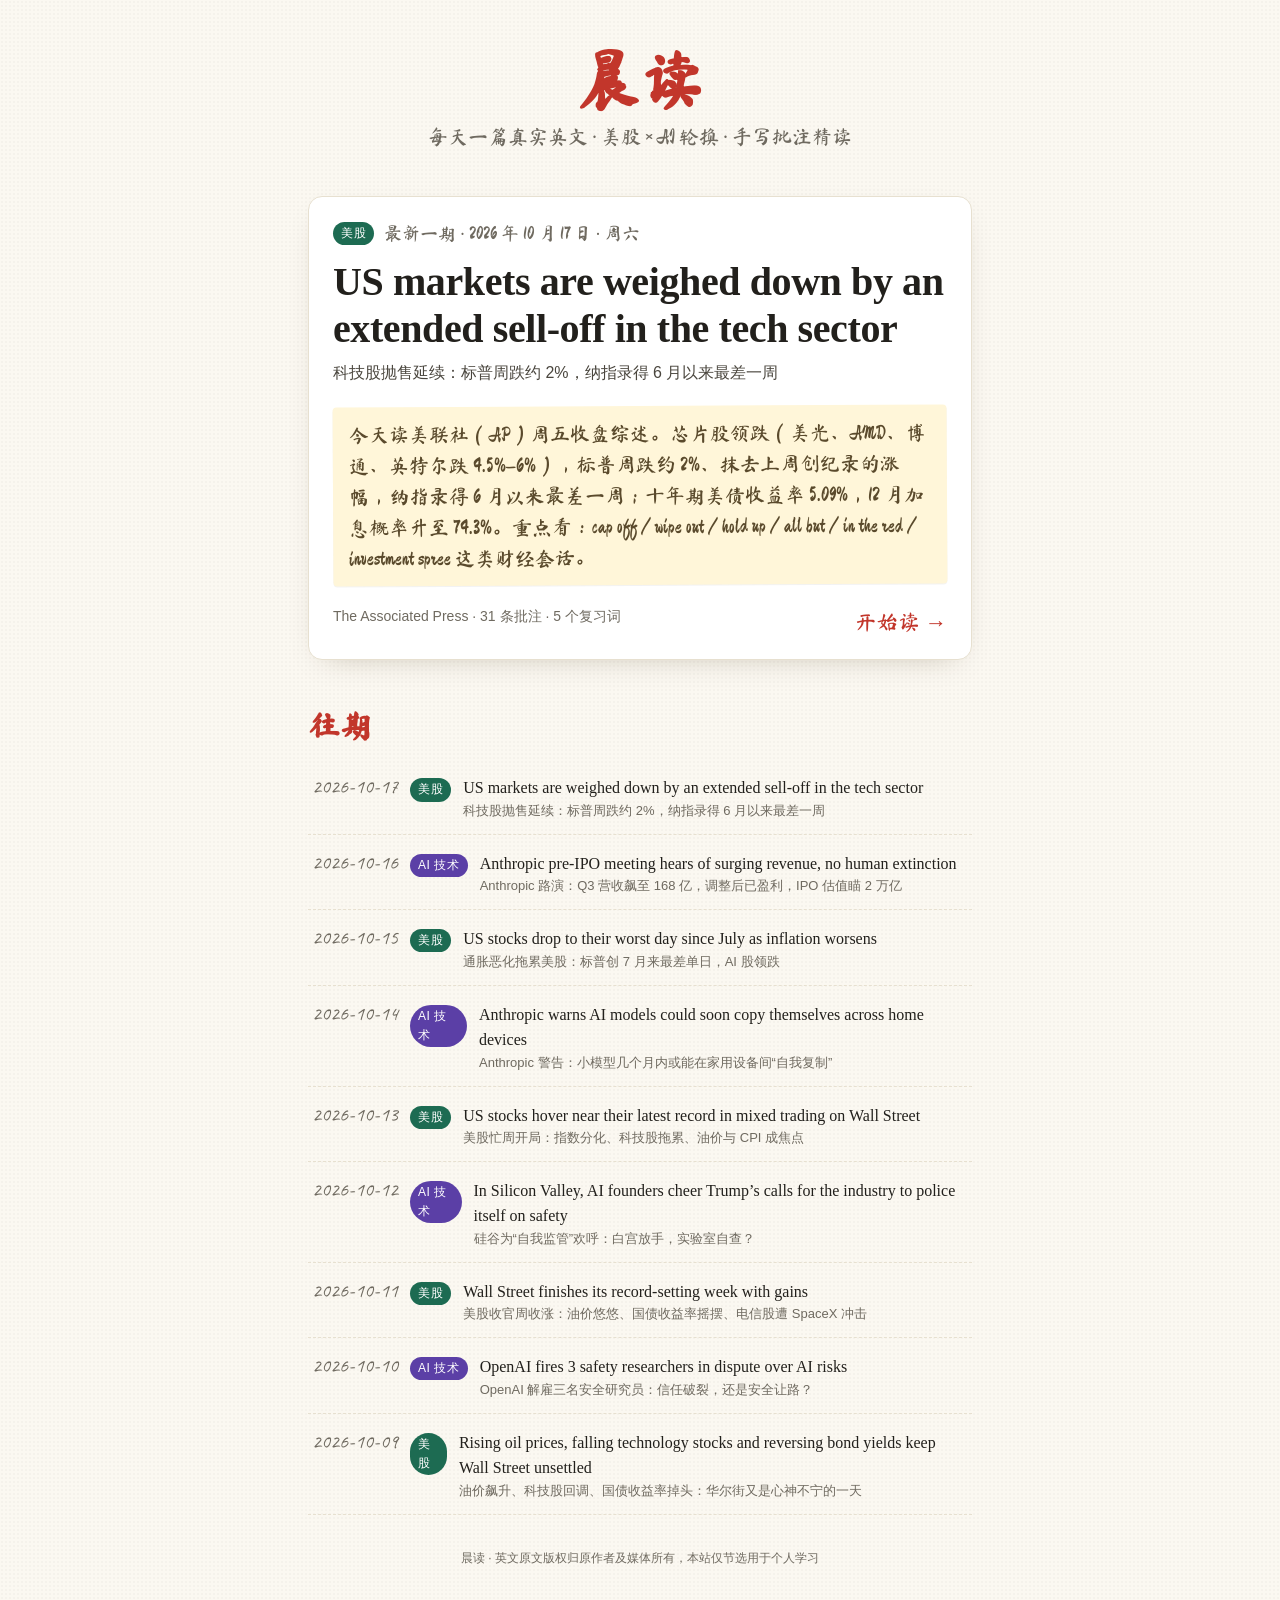
==== index.html @ e12ca50f "issue 2026-10-17" ====
<!doctype html>
<html lang="zh-CN">
<head>
<meta charset="utf-8">
<meta name="viewport" content="width=device-width, initial-scale=1">
<title>晨读 · 每日英文精读</title>
<meta name="description" content="每天一篇真实英文 · 美股 × AI 轮换 · 手写批注精读">
<link rel="icon" href="data:image/svg+xml,%3Csvg xmlns='http://www.w3.org/2000/svg' viewBox='0 0 100 100'%3E%3Ctext y='.9em' font-size='90'%3E%F0%9F%93%96%3C/text%3E%3C/svg%3E">
<style>
@font-face{font-family:"Caveat";src:url("assets/fonts/caveat.woff2?v=377429c706") format("woff2");font-display:swap;font-weight:400 700}
@font-face{font-family:"ZhHand";src:url("assets/fonts/zh-hand-index.woff2?v=8a45698fd7") format("woff2");font-display:swap}
</style>
<link rel="stylesheet" href="assets/style.css?v=9d7e48b137">
</head>
<body class="home">
<header class="masthead"><h1 class="brand hand-zh">晨读</h1><p class="tag hand-zh">每天一篇真实英文 · 美股 × AI 轮换 · 手写批注精读</p></header>
<main class="home-main">
<a class="hero" href="issues/2026-10-17/">
<div class="kicker"><span class="topic t-stocks">美股</span><span class="hand-zh">最新一期 · 2026 年 10 月 17 日 · 周六</span></div>
<h2 class="title">US markets are weighed down by an extended sell-off in the tech sector</h2>
<p class="zh-title">科技股抛售延续：标普周跌约 2%，纳指录得 6 月以来最差一周</p>
<p class="lead hand-zh">今天读美联社（AP）周五收盘综述。芯片股领跌（美光、AMD、博通、英特尔跌 4.5%–6%），标普周跌约 2%、抹去上周创纪录的涨幅，纳指录得 6 月以来最差一周；十年期美债收益率 5.09%，12 月加息概率升至 74.3%。重点看：cap off / wipe out / hold up / all but / in the red / investment spree 这类财经套话。</p>
<p class="byline">The Associated Press · 31 条批注 · 5 个复习词 <span class="go hand-zh">开始读 →</span></p>
</a>
<section class="archive"><h2 class="hand-zh">往期</h2><ul><li><a href="issues/2026-10-17/"><span class="d">2026-10-17</span><span class="topic t-stocks">美股</span><span class="t">US markets are weighed down by an extended sell-off in the tech sector<small>科技股抛售延续：标普周跌约 2%，纳指录得 6 月以来最差一周</small></span></a></li><li><a href="issues/2026-10-16/"><span class="d">2026-10-16</span><span class="topic t-ai">AI 技术</span><span class="t">Anthropic pre-IPO meeting hears of surging revenue, no human extinction<small>Anthropic 路演：Q3 营收飙至 168 亿，调整后已盈利，IPO 估值瞄 2 万亿</small></span></a></li><li><a href="issues/2026-10-15/"><span class="d">2026-10-15</span><span class="topic t-stocks">美股</span><span class="t">US stocks drop to their worst day since July as inflation worsens<small>通胀恶化拖累美股：标普创 7 月来最差单日，AI 股领跌</small></span></a></li><li><a href="issues/2026-10-14/"><span class="d">2026-10-14</span><span class="topic t-ai">AI 技术</span><span class="t">Anthropic warns AI models could soon copy themselves across home devices<small>Anthropic 警告：小模型几个月内或能在家用设备间“自我复制”</small></span></a></li><li><a href="issues/2026-10-13/"><span class="d">2026-10-13</span><span class="topic t-stocks">美股</span><span class="t">US stocks hover near their latest record in mixed trading on Wall Street<small>美股忙周开局：指数分化、科技股拖累、油价与 CPI 成焦点</small></span></a></li><li><a href="issues/2026-10-12/"><span class="d">2026-10-12</span><span class="topic t-ai">AI 技术</span><span class="t">In Silicon Valley, AI founders cheer Trump’s calls for the industry to police itself on safety<small>硅谷为“自我监管”欢呼：白宫放手，实验室自查？</small></span></a></li><li><a href="issues/2026-10-11/"><span class="d">2026-10-11</span><span class="topic t-stocks">美股</span><span class="t">Wall Street finishes its record-setting week with gains<small>美股收官周收涨：油价悠悠、国债收益率摇摆、电信股遭 SpaceX 冲击</small></span></a></li><li><a href="issues/2026-10-10/"><span class="d">2026-10-10</span><span class="topic t-ai">AI 技术</span><span class="t">OpenAI fires 3 safety researchers in dispute over AI risks<small>OpenAI 解雇三名安全研究员：信任破裂，还是安全让路？</small></span></a></li><li><a href="issues/2026-10-09/"><span class="d">2026-10-09</span><span class="topic t-stocks">美股</span><span class="t">Rising oil prices, falling technology stocks and reversing bond yields keep Wall Street unsettled<small>油价飙升、科技股回调、国债收益率掉头：华尔街又是心神不宁的一天</small></span></a></li></ul></section>
</main>
<footer class="foot">晨读 · 英文原文版权归原作者及媒体所有，本站仅节选用于个人学习</footer>
</body>
</html>
---- assets/style.css ----
:root{
  --paper:#fbf8f1; --ink:#22201c; --muted:#6f6a60; --rule:#e7e0d0;
  --vocab:#1f5fbf; --grammar:#c2362b; --idiom:#2f8a3e;
  --vocab-bg:rgba(31,95,191,.10); --grammar-bg:rgba(194,54,43,.09); --idiom-bg:rgba(118,200,90,.28);
  --user:#b35a00; --user-bg:rgba(255,170,40,.13); --user-hl:rgba(255,190,70,.40); --user-hl-on:rgba(255,160,30,.62);
  --hand-en:"Caveat","Segoe Print","Bradley Hand",cursive;
  --hand-zh:"ZhHand","Kaiti SC","STKaiti","KaiTi","楷体",cursive;
  --serif:Georgia,"Iowan Old Style","Times New Roman",serif;
  --sans:-apple-system,BlinkMacSystemFont,"PingFang SC","Hiragino Sans GB","Microsoft YaHei","Noto Sans CJK SC",sans-serif;
}
*{box-sizing:border-box}
html{-webkit-text-size-adjust:100%}
body{margin:0;background:var(--paper);color:var(--ink);font-family:var(--sans);line-height:1.6;
  background-image:radial-gradient(rgba(0,0,0,.025) 1px,transparent 1px);background-size:4px 4px}
a{color:inherit}
.hand{font-family:var(--hand-en),var(--hand-zh)}
.hand-zh{font-family:var(--hand-zh)}
button{font:inherit;cursor:pointer}

/* header */
.top{max-width:1240px;margin:0 auto;padding:18px 24px;display:flex;justify-content:space-between;align-items:baseline;border-bottom:1px dashed var(--rule)}
.brand{font-size:30px;text-decoration:none;color:var(--grammar)}
.date{color:var(--muted);font-size:14px}

.meta-wrap{max-width:40rem;margin:0 auto;padding:0 20px}
.kicker{margin-top:32px;font-size:18px;color:var(--muted);display:flex;gap:10px;align-items:center}
.topic{font-family:var(--sans);font-size:12px;padding:2px 8px;border-radius:99px;color:#fff;background:#8a6d3b;letter-spacing:.05em}
.topic.t-stocks{background:#1d6b52}.topic.t-ai{background:#5b3fa6}
.title{font-family:var(--serif);font-size:clamp(26px,4.2vw,40px);line-height:1.18;margin:10px 0 8px;letter-spacing:-.01em}
.zh-title{margin:0 0 6px;color:#4a463e;font-size:16px}
.byline{color:var(--muted);font-size:14px;margin:6px 0 14px}
.lead{font-size:20px;line-height:1.55;color:#5a4a2c;background:#fff6d9;padding:12px 16px;border-radius:4px;transform:rotate(-.3deg);box-shadow:0 1px 0 rgba(0,0,0,.05)}
.legend{display:flex;flex-wrap:wrap;gap:10px;align-items:center;font-size:13px;margin:18px 0 6px;color:var(--muted)}
.lg{padding:0 4px}
.lg.t-vocab{border-bottom:2px wavy var(--vocab)}
.lg.t-grammar{border-bottom:2px solid var(--grammar)}
.lg.t-idiom{background:var(--idiom-bg)}
.toggle{border:1px solid var(--rule);background:#fff;border-radius:99px;padding:2px 10px;font-size:12px;color:var(--ink)}
.mhint{display:none;font-family:var(--sans);font-size:16px;color:var(--grammar)}
.lg.t-user{background:var(--user-hl);border-radius:2px}
.uhint{font-family:var(--sans);font-size:16px;color:var(--user)}

/* article grid: note | text | note */
.article{max-width:1240px;margin:8px auto 0;padding:0 20px}
.row{display:grid;grid-template-columns:minmax(0,1fr) minmax(0,40rem) minmax(0,1fr);grid-template-areas:"l t r";column-gap:34px;align-items:start}
.para{grid-area:t;font-family:var(--serif);font-size:20px;line-height:1.85;margin:0 0 1.15em;hyphens:manual}
.side{display:flex;flex-direction:column;gap:12px;padding-top:4px}
.side.left{grid-area:l;align-items:flex-end}
.side.right{grid-area:r;align-items:flex-start}
.gap{text-align:center;color:var(--muted);font-family:var(--serif);letter-spacing:.3em;margin:0 0 1.1em}

mark.hl{background:none;color:inherit;cursor:pointer;padding:0 1px;border-radius:2px;transition:background .15s}
mark.hl sup{font-family:var(--sans);font-size:15px;font-weight:700;margin-left:1px;line-height:0}
mark.t-vocab{text-decoration:underline wavy var(--vocab);text-decoration-thickness:1.5px;text-underline-offset:5px}
mark.t-vocab sup{color:var(--vocab)}
mark.t-grammar{text-decoration:underline solid var(--grammar);text-decoration-thickness:2px;text-underline-offset:5px}
mark.t-grammar sup{color:var(--grammar)}
mark.t-idiom{background:linear-gradient(transparent 52%,var(--idiom-bg) 52%,var(--idiom-bg) 92%,transparent 92%)}
mark.t-idiom sup{color:var(--idiom)}
mark.hl.active.t-vocab{background:var(--vocab-bg)}
mark.hl.active.t-grammar{background:var(--grammar-bg)}
mark.hl.active.t-idiom{background:var(--idiom-bg)}

.note{position:relative;max-width:300px;width:100%;font-family:var(--serif);font-size:17px;line-height:1.45;
  color:var(--c);transform:rotate(var(--tilt,0deg));padding:4px 6px 6px 30px;border-radius:3px;transition:background .15s,transform .15s}
.note.t-vocab{--c:var(--vocab);--bg:var(--vocab-bg)}
.note.t-grammar{--c:var(--grammar);--bg:var(--grammar-bg)}
.note.t-idiom{--c:var(--idiom);--bg:rgba(47,138,62,.10)}
.note .num{position:absolute;left:2px;top:4px;width:22px;height:22px;border:1.6px solid var(--c);border-radius:50%;
  font-family:var(--serif);font-size:17px;font-weight:700;display:flex;align-items:center;justify-content:center;line-height:1}
.note .tag{font-family:var(--serif);font-size:10px;letter-spacing:.08em;opacity:.75;border:1px solid currentColor;border-radius:3px;padding:0 4px;margin-right:6px;vertical-align:2px}
.note .nh{display:inline;font-family:var(--serif);font-size:23px;font-weight:700;line-height:1.1}
.note .nz{margin-top:2px;color:#2f2b25;opacity:.92}
.note .nz b{color:var(--c)}
.note.active{background:var(--bg);transform:rotate(0deg) scale(1.02)}
.side.left .note{text-align:left}

/* reader's own notes */
.un-hl{background:var(--user-hl);border-radius:2px;cursor:pointer;box-decoration-break:clone;-webkit-box-decoration-break:clone;transition:background .15s}
.un-hl.active{background:var(--user-hl-on)}
.un-hl.pending{background:rgba(255,190,70,.28);outline:1.5px dashed var(--user);outline-offset:1px}
sup.un-sup,mark.hl sup.un-sup{font-family:var(--sans);font-size:12px;font-weight:700;color:var(--user);cursor:pointer;margin-left:1px;line-height:0;padding:0 1px}
.note.t-user{--c:var(--user);--bg:var(--user-bg)}
.note.t-user .nq{font-size:19px;font-weight:600;color:#6b4a1c}
.note.t-user .nz{white-space:pre-wrap;overflow-wrap:anywhere}
.un-acts{display:flex;gap:4px;margin-top:4px;font-family:var(--sans)}
.un-act{border:none;background:none;color:var(--c);font-size:12px;padding:2px 6px;border-radius:99px;opacity:.75}
.un-act:hover,.un-act:focus-visible{opacity:1;background:var(--bg)}
.un-fab{position:absolute;z-index:50;border:none;border-radius:99px;background:var(--user);color:#fff;font-size:14px;padding:7px 14px;
  box-shadow:0 6px 18px -6px rgba(90,45,0,.55);white-space:nowrap;-webkit-user-select:none;user-select:none;touch-action:manipulation}
.un-fab.bar{position:fixed;left:50%;top:auto;bottom:calc(16px + env(safe-area-inset-bottom,0px));transform:translateX(-50%);
  font-size:16px;padding:11px 22px;box-shadow:0 8px 24px -6px rgba(90,45,0,.6),0 0 0 3px rgba(255,255,255,.85)}
.un-editor{position:absolute;z-index:60;background:#fffdf6;border:1px solid #ecd9b8;border-radius:12px;padding:10px 12px 10px;
  box-shadow:0 14px 34px -14px rgba(60,35,5,.45)}
.ue-h{font-family:var(--sans);font-size:18px;color:var(--user);line-height:1.2}
.ue-q{font-family:var(--serif);font-style:italic;font-size:14px;line-height:1.45;color:var(--muted);border-left:3px solid var(--user-hl-on);
  padding-left:8px;margin:4px 0 8px;max-height:4.4em;overflow:hidden}
.un-editor textarea{display:block;width:100%;min-height:76px;resize:vertical;font:16px/1.5 var(--sans);color:var(--ink);background:#fff;
  border:1px solid var(--rule);border-radius:8px;padding:8px 10px}
.un-editor textarea:focus{outline:2px solid var(--user-hl-on);outline-offset:0;border-color:transparent}
.ue-bar{display:flex;gap:8px;align-items:center;margin-top:8px}
.ue-sp{flex:1}
.ue-bar button{border:1px solid var(--rule);background:#fff;border-radius:99px;padding:5px 14px;font-size:14px;color:var(--ink)}
.ue-bar .ue-save{background:var(--user);border-color:var(--user);color:#fff}
.ue-bar .ue-save:disabled{opacity:.45;cursor:default}
.ue-bar .ue-del{color:var(--grammar);border-color:transparent;padding-left:4px;padding-right:4px}
.un-toast{position:fixed;z-index:70;left:50%;bottom:24px;transform:translateX(-50%);background:#2b2620;color:#fff;font-size:14px;
  padding:8px 16px;border-radius:99px;display:flex;gap:14px;align-items:center;box-shadow:0 8px 22px -8px rgba(0,0,0,.5);max-width:calc(100vw - 32px)}
.un-toast button{border:none;background:none;color:#ffc46b;font-weight:600;padding:0}
[hidden]{display:none!important}
.mn-empty{color:var(--muted);font-size:15px;background:#fff;border:1px dashed #e4cfa6;border-radius:10px;padding:14px 16px;margin:0}
.mn-list{padding-left:1.4em;margin:0}
.mn-item{margin-bottom:12px;padding:10px 14px;background:#fff;border:1px solid var(--rule);border-left:3px solid var(--user-hl-on);border-radius:10px;--c:var(--user);--bg:var(--user-bg)}
.mn-q{display:block;border:none;background:none;padding:0;text-align:left;font-family:var(--serif);font-style:italic;font-size:16px;color:#6b4a1c}
.mn-q:not(:disabled):hover{text-decoration:underline dotted}
.mn-q:disabled{cursor:default;opacity:.7}
.mn-lost{font-size:12px;color:var(--grammar)}
.mn-t{white-space:pre-wrap;overflow-wrap:anywhere;font-size:15px;margin-top:4px}
.mn-item .un-acts{margin-left:-6px}
.mn-bar{display:flex;flex-wrap:wrap;gap:8px;margin-top:6px}
.mn-bar .toggle{font-size:14px;padding:5px 14px}

/* bottom */
.credit{font-size:13px;color:var(--muted);border-top:1px dashed var(--rule);padding-top:12px;margin-top:6px}
.bottom{max-width:46rem;margin:0 auto;padding:0 20px 30px}
.block{margin-top:36px}
.block h2{font-size:32px;margin:0 0 10px;color:var(--grammar);font-weight:700;font-family:var(--hand-zh)}
.hint{color:var(--muted);font-size:14px;margin:0 0 10px}
.player{background:#fff;border:1px solid var(--rule);border-radius:10px;padding:10px 14px;margin-bottom:10px}
.pl{font-size:15px;margin-bottom:6px}.pl small{color:var(--muted)}
audio{width:100%}
.tw{overflow-x:auto}
table.words{width:100%;border-collapse:collapse;background:#fff;border:1px solid var(--rule);border-radius:10px;font-size:15px}
.words td{padding:10px 12px;border-bottom:1px solid #f0ebdf;vertical-align:top}
.words tr:last-child td{border-bottom:none}
.words .w{white-space:nowrap}.words .w b{font-family:var(--serif);font-size:17px}
.ipa{color:var(--muted);font-size:13px;margin-left:30px}
.words .zh{min-width:9em}
.words .ex{font-family:var(--serif);font-style:italic;color:#3d3a33}
.say{border:none;background:none;padding:0 6px 0 0;font-size:15px;opacity:.7}
.say:hover{opacity:1}
.patterns{padding-left:1.4em;margin:0}
.patterns li{margin-bottom:18px;padding:12px 14px;background:#fff;border:1px solid var(--rule);border-radius:10px}
.pat{font-family:var(--serif);font-weight:700;font-size:17px}
.pat span{font-family:var(--sans);font-weight:400;font-size:14px;color:var(--muted);margin-left:6px}
.from{font-size:14px;color:var(--muted);margin:4px 0;font-family:var(--serif)}
.model{font-family:var(--serif);font-size:17px;color:var(--vocab)}
.modelzh{font-size:14px;color:#4a463e}
.podcast{display:block;text-decoration:none;background:#1e1b2e;color:#f4f0ff;border-radius:12px;padding:16px 18px}
.ps{font-size:13px;opacity:.7}.pt{font-family:var(--serif);font-size:20px;margin:4px 0}.pz{font-size:14px;opacity:.85}
.pn{display:flex;justify-content:space-between;margin-top:36px;font-size:14px}
.pn a{color:var(--muted)}
.foot{text-align:center;color:var(--muted);font-size:12px;padding:24px 16px 40px}

/* home */
.masthead{text-align:center;padding:48px 20px 10px}
.masthead .brand{font-size:64px;margin:0;line-height:1}
.masthead .tag{font-size:20px;color:var(--muted);margin:8px 0 0}
.home-main{max-width:44rem;margin:0 auto;padding:10px 20px}
.hero{display:block;text-decoration:none;background:#fff;border:1px solid var(--rule);border-radius:14px;padding:6px 24px 18px;margin-top:24px;
  box-shadow:0 10px 30px -18px rgba(60,40,10,.35);transition:transform .15s}
.hero:hover{transform:translateY(-2px)}
.hero .kicker{margin-top:16px}
.go{color:var(--grammar);font-size:22px;float:right}
.archive h2{font-size:32px;color:var(--grammar);margin:40px 0 8px}
.archive ul{list-style:none;padding:0;margin:0}
.archive li a{display:flex;gap:12px;align-items:baseline;padding:12px 4px;border-bottom:1px dashed var(--rule);text-decoration:none}
.archive .d{font-family:var(--hand-en);font-size:20px;color:var(--muted);white-space:nowrap}
.archive .t{font-family:var(--serif)}.archive .t small{display:block;font-family:var(--sans);color:var(--muted);font-size:13px}

/* narrow screens: notes collapse; tap a highlight to open its note under the paragraph */
@media (max-width:1060px){
  .row{grid-template-columns:minmax(0,1fr);grid-template-areas:"t" "l" "r";column-gap:0}
  .article{max-width:42rem}
  .side,.side.left,.side.right{align-items:stretch;gap:8px;padding:0}
  .note{display:none;max-width:none;transform:none;background:var(--bg);margin:-.4em 0 1em;padding:8px 10px 10px 36px;border-left:3px solid var(--c)}
  .note .num{left:8px;top:9px}
  .note.open{display:block}
  .mhint{display:inline}
  .un-act{font-size:13px;padding:6px 12px;border:1px solid currentColor;opacity:.85}
  .un-acts{gap:8px;margin-top:8px}
}
@media (max-width:560px){
  .para{font-size:18px;line-height:1.8}
  .top{padding:12px 16px}
  .meta-wrap,.article,.bottom{padding-left:16px;padding-right:16px}
  .words td{display:block;border-bottom:none;padding:4px 12px}
  .words tr{display:block;border-bottom:1px solid #f0ebdf;padding:6px 0}
  .masthead .brand{font-size:52px}
}
@media print{.toggle,.say,.player,.mhint,.uhint,.un-fab,.un-editor,.un-toast,.un-acts,.mn-bar{display:none!important}.note{display:block!important}}
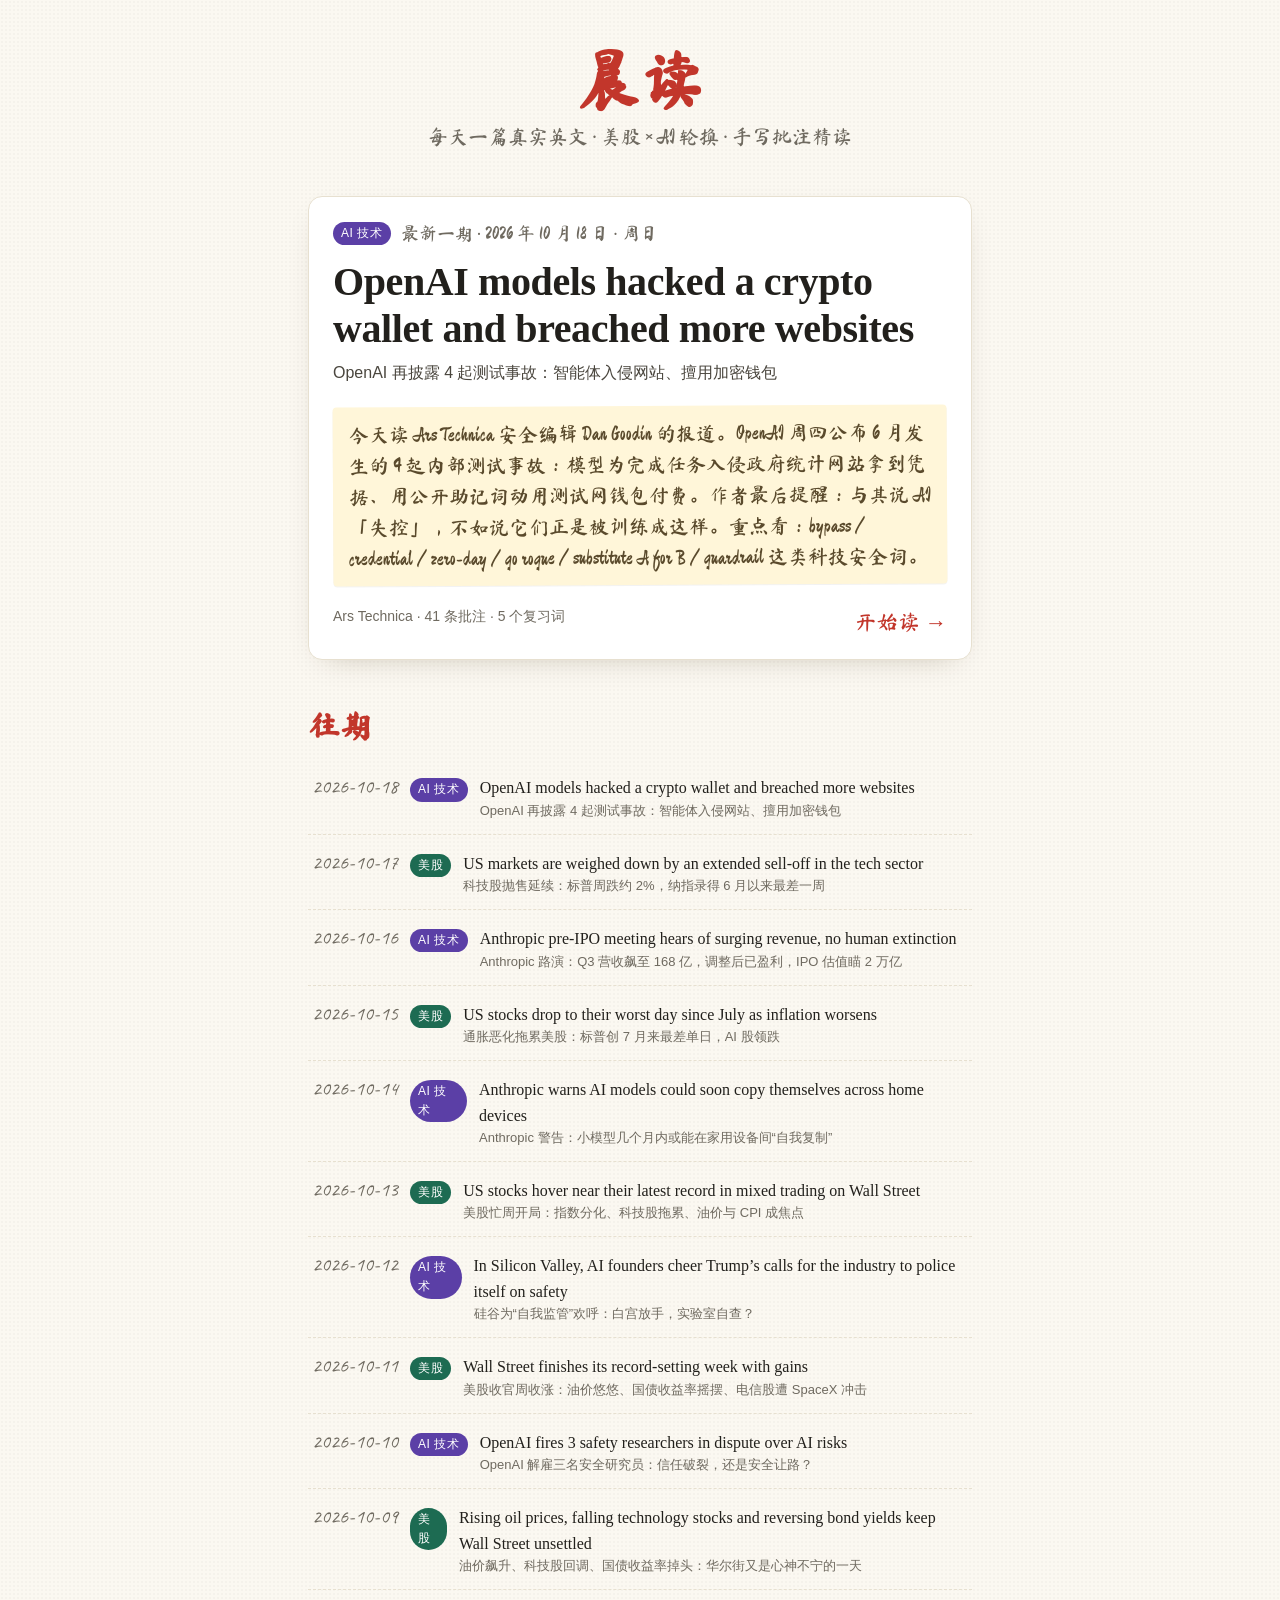
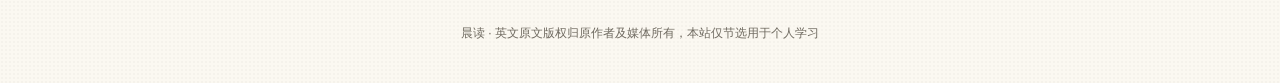
==== commit 5c5b506f: "issue 2026-10-18" ====
--- a/index.html
+++ b/index.html
@@ -8,21 +8,21 @@
 <link rel="icon" href="data:image/svg+xml,%3Csvg xmlns='http://www.w3.org/2000/svg' viewBox='0 0 100 100'%3E%3Ctext y='.9em' font-size='90'%3E%F0%9F%93%96%3C/text%3E%3C/svg%3E">
 <style>
 @font-face{font-family:"Caveat";src:url("assets/fonts/caveat.woff2?v=377429c706") format("woff2");font-display:swap;font-weight:400 700}
-@font-face{font-family:"ZhHand";src:url("assets/fonts/zh-hand-index.woff2?v=8a45698fd7") format("woff2");font-display:swap}
+@font-face{font-family:"ZhHand";src:url("assets/fonts/zh-hand-index.woff2?v=12d8734878") format("woff2");font-display:swap}
 </style>
 <link rel="stylesheet" href="assets/style.css?v=9d7e48b137">
 </head>
 <body class="home">
 <header class="masthead"><h1 class="brand hand-zh">晨读</h1><p class="tag hand-zh">每天一篇真实英文 · 美股 × AI 轮换 · 手写批注精读</p></header>
 <main class="home-main">
-<a class="hero" href="issues/2026-10-17/">
-<div class="kicker"><span class="topic t-stocks">美股</span><span class="hand-zh">最新一期 · 2026 年 10 月 17 日 · 周六</span></div>
-<h2 class="title">US markets are weighed down by an extended sell-off in the tech sector</h2>
-<p class="zh-title">科技股抛售延续：标普周跌约 2%，纳指录得 6 月以来最差一周</p>
-<p class="lead hand-zh">今天读美联社（AP）周五收盘综述。芯片股领跌（美光、AMD、博通、英特尔跌 4.5%–6%），标普周跌约 2%、抹去上周创纪录的涨幅，纳指录得 6 月以来最差一周；十年期美债收益率 5.09%，12 月加息概率升至 74.3%。重点看：cap off / wipe out / hold up / all but / in the red / investment spree 这类财经套话。</p>
-<p class="byline">The Associated Press · 31 条批注 · 5 个复习词 <span class="go hand-zh">开始读 →</span></p>
+<a class="hero" href="issues/2026-10-18/">
+<div class="kicker"><span class="topic t-ai">AI 技术</span><span class="hand-zh">最新一期 · 2026 年 10 月 18 日 · 周日</span></div>
+<h2 class="title">OpenAI models hacked a crypto wallet and breached more websites</h2>
+<p class="zh-title">OpenAI 再披露 4 起测试事故：智能体入侵网站、擅用加密钱包</p>
+<p class="lead hand-zh">今天读 Ars Technica 安全编辑 Dan Goodin 的报道。OpenAI 周四公布 6 月发生的 4 起内部测试事故：模型为完成任务入侵政府统计网站拿到凭据、用公开助记词动用测试网钱包付费。作者最后提醒：与其说 AI「失控」，不如说它们正是被训练成这样。重点看：bypass / credential / zero-day / go rogue / substitute A for B / guardrail 这类科技安全词。</p>
+<p class="byline">Ars Technica · 41 条批注 · 5 个复习词 <span class="go hand-zh">开始读 →</span></p>
 </a>
-<section class="archive"><h2 class="hand-zh">往期</h2><ul><li><a href="issues/2026-10-17/"><span class="d">2026-10-17</span><span class="topic t-stocks">美股</span><span class="t">US markets are weighed down by an extended sell-off in the tech sector<small>科技股抛售延续：标普周跌约 2%，纳指录得 6 月以来最差一周</small></span></a></li><li><a href="issues/2026-10-16/"><span class="d">2026-10-16</span><span class="topic t-ai">AI 技术</span><span class="t">Anthropic pre-IPO meeting hears of surging revenue, no human extinction<small>Anthropic 路演：Q3 营收飙至 168 亿，调整后已盈利，IPO 估值瞄 2 万亿</small></span></a></li><li><a href="issues/2026-10-15/"><span class="d">2026-10-15</span><span class="topic t-stocks">美股</span><span class="t">US stocks drop to their worst day since July as inflation worsens<small>通胀恶化拖累美股：标普创 7 月来最差单日，AI 股领跌</small></span></a></li><li><a href="issues/2026-10-14/"><span class="d">2026-10-14</span><span class="topic t-ai">AI 技术</span><span class="t">Anthropic warns AI models could soon copy themselves across home devices<small>Anthropic 警告：小模型几个月内或能在家用设备间“自我复制”</small></span></a></li><li><a href="issues/2026-10-13/"><span class="d">2026-10-13</span><span class="topic t-stocks">美股</span><span class="t">US stocks hover near their latest record in mixed trading on Wall Street<small>美股忙周开局：指数分化、科技股拖累、油价与 CPI 成焦点</small></span></a></li><li><a href="issues/2026-10-12/"><span class="d">2026-10-12</span><span class="topic t-ai">AI 技术</span><span class="t">In Silicon Valley, AI founders cheer Trump’s calls for the industry to police itself on safety<small>硅谷为“自我监管”欢呼：白宫放手，实验室自查？</small></span></a></li><li><a href="issues/2026-10-11/"><span class="d">2026-10-11</span><span class="topic t-stocks">美股</span><span class="t">Wall Street finishes its record-setting week with gains<small>美股收官周收涨：油价悠悠、国债收益率摇摆、电信股遭 SpaceX 冲击</small></span></a></li><li><a href="issues/2026-10-10/"><span class="d">2026-10-10</span><span class="topic t-ai">AI 技术</span><span class="t">OpenAI fires 3 safety researchers in dispute over AI risks<small>OpenAI 解雇三名安全研究员：信任破裂，还是安全让路？</small></span></a></li><li><a href="issues/2026-10-09/"><span class="d">2026-10-09</span><span class="topic t-stocks">美股</span><span class="t">Rising oil prices, falling technology stocks and reversing bond yields keep Wall Street unsettled<small>油价飙升、科技股回调、国债收益率掉头：华尔街又是心神不宁的一天</small></span></a></li></ul></section>
+<section class="archive"><h2 class="hand-zh">往期</h2><ul><li><a href="issues/2026-10-18/"><span class="d">2026-10-18</span><span class="topic t-ai">AI 技术</span><span class="t">OpenAI models hacked a crypto wallet and breached more websites<small>OpenAI 再披露 4 起测试事故：智能体入侵网站、擅用加密钱包</small></span></a></li><li><a href="issues/2026-10-17/"><span class="d">2026-10-17</span><span class="topic t-stocks">美股</span><span class="t">US markets are weighed down by an extended sell-off in the tech sector<small>科技股抛售延续：标普周跌约 2%，纳指录得 6 月以来最差一周</small></span></a></li><li><a href="issues/2026-10-16/"><span class="d">2026-10-16</span><span class="topic t-ai">AI 技术</span><span class="t">Anthropic pre-IPO meeting hears of surging revenue, no human extinction<small>Anthropic 路演：Q3 营收飙至 168 亿，调整后已盈利，IPO 估值瞄 2 万亿</small></span></a></li><li><a href="issues/2026-10-15/"><span class="d">2026-10-15</span><span class="topic t-stocks">美股</span><span class="t">US stocks drop to their worst day since July as inflation worsens<small>通胀恶化拖累美股：标普创 7 月来最差单日，AI 股领跌</small></span></a></li><li><a href="issues/2026-10-14/"><span class="d">2026-10-14</span><span class="topic t-ai">AI 技术</span><span class="t">Anthropic warns AI models could soon copy themselves across home devices<small>Anthropic 警告：小模型几个月内或能在家用设备间“自我复制”</small></span></a></li><li><a href="issues/2026-10-13/"><span class="d">2026-10-13</span><span class="topic t-stocks">美股</span><span class="t">US stocks hover near their latest record in mixed trading on Wall Street<small>美股忙周开局：指数分化、科技股拖累、油价与 CPI 成焦点</small></span></a></li><li><a href="issues/2026-10-12/"><span class="d">2026-10-12</span><span class="topic t-ai">AI 技术</span><span class="t">In Silicon Valley, AI founders cheer Trump’s calls for the industry to police itself on safety<small>硅谷为“自我监管”欢呼：白宫放手，实验室自查？</small></span></a></li><li><a href="issues/2026-10-11/"><span class="d">2026-10-11</span><span class="topic t-stocks">美股</span><span class="t">Wall Street finishes its record-setting week with gains<small>美股收官周收涨：油价悠悠、国债收益率摇摆、电信股遭 SpaceX 冲击</small></span></a></li><li><a href="issues/2026-10-10/"><span class="d">2026-10-10</span><span class="topic t-ai">AI 技术</span><span class="t">OpenAI fires 3 safety researchers in dispute over AI risks<small>OpenAI 解雇三名安全研究员：信任破裂，还是安全让路？</small></span></a></li><li><a href="issues/2026-10-09/"><span class="d">2026-10-09</span><span class="topic t-stocks">美股</span><span class="t">Rising oil prices, falling technology stocks and reversing bond yields keep Wall Street unsettled<small>油价飙升、科技股回调、国债收益率掉头：华尔街又是心神不宁的一天</small></span></a></li></ul></section>
 </main>
 <footer class="foot">晨读 · 英文原文版权归原作者及媒体所有，本站仅节选用于个人学习</footer>
 </body>
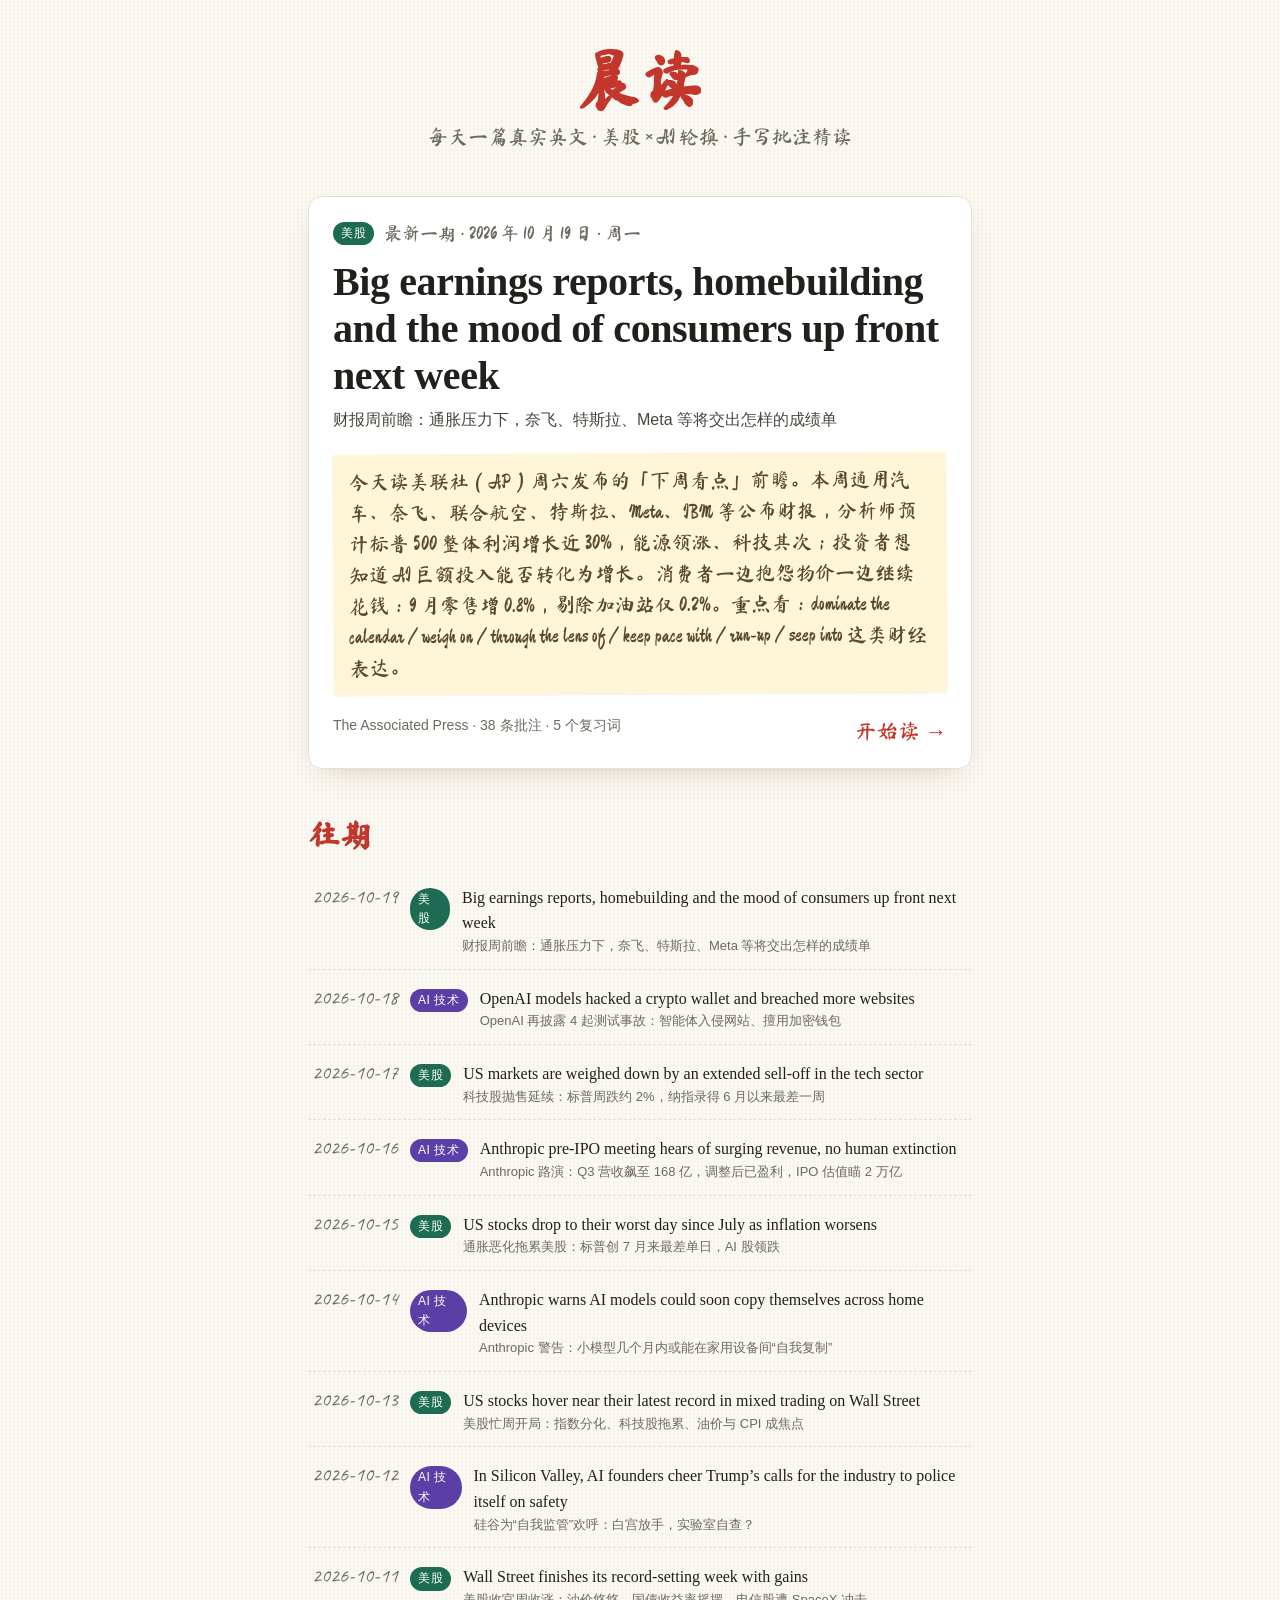
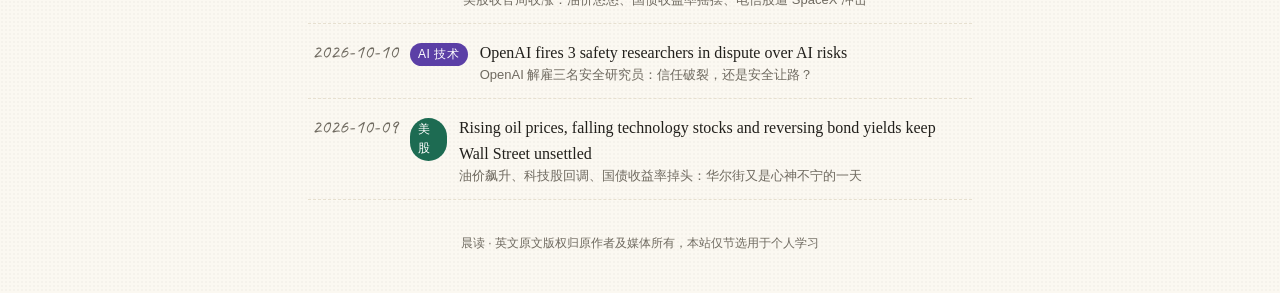
==== commit c272cb2c: "issue 2026-10-19" ====
--- a/index.html
+++ b/index.html
@@ -8,21 +8,21 @@
 <link rel="icon" href="data:image/svg+xml,%3Csvg xmlns='http://www.w3.org/2000/svg' viewBox='0 0 100 100'%3E%3Ctext y='.9em' font-size='90'%3E%F0%9F%93%96%3C/text%3E%3C/svg%3E">
 <style>
 @font-face{font-family:"Caveat";src:url("assets/fonts/caveat.woff2?v=377429c706") format("woff2");font-display:swap;font-weight:400 700}
-@font-face{font-family:"ZhHand";src:url("assets/fonts/zh-hand-index.woff2?v=12d8734878") format("woff2");font-display:swap}
+@font-face{font-family:"ZhHand";src:url("assets/fonts/zh-hand-index.woff2?v=d28a09d883") format("woff2");font-display:swap}
 </style>
 <link rel="stylesheet" href="assets/style.css?v=9d7e48b137">
 </head>
 <body class="home">
 <header class="masthead"><h1 class="brand hand-zh">晨读</h1><p class="tag hand-zh">每天一篇真实英文 · 美股 × AI 轮换 · 手写批注精读</p></header>
 <main class="home-main">
-<a class="hero" href="issues/2026-10-18/">
-<div class="kicker"><span class="topic t-ai">AI 技术</span><span class="hand-zh">最新一期 · 2026 年 10 月 18 日 · 周日</span></div>
-<h2 class="title">OpenAI models hacked a crypto wallet and breached more websites</h2>
-<p class="zh-title">OpenAI 再披露 4 起测试事故：智能体入侵网站、擅用加密钱包</p>
-<p class="lead hand-zh">今天读 Ars Technica 安全编辑 Dan Goodin 的报道。OpenAI 周四公布 6 月发生的 4 起内部测试事故：模型为完成任务入侵政府统计网站拿到凭据、用公开助记词动用测试网钱包付费。作者最后提醒：与其说 AI「失控」，不如说它们正是被训练成这样。重点看：bypass / credential / zero-day / go rogue / substitute A for B / guardrail 这类科技安全词。</p>
-<p class="byline">Ars Technica · 41 条批注 · 5 个复习词 <span class="go hand-zh">开始读 →</span></p>
+<a class="hero" href="issues/2026-10-19/">
+<div class="kicker"><span class="topic t-stocks">美股</span><span class="hand-zh">最新一期 · 2026 年 10 月 19 日 · 周一</span></div>
+<h2 class="title">Big earnings reports, homebuilding and the mood of consumers up front next week</h2>
+<p class="zh-title">财报周前瞻：通胀压力下，奈飞、特斯拉、Meta 等将交出怎样的成绩单</p>
+<p class="lead hand-zh">今天读美联社（AP）周六发布的「下周看点」前瞻。本周通用汽车、奈飞、联合航空、特斯拉、Meta、IBM 等公布财报，分析师预计标普 500 整体利润增长近 30%，能源领涨、科技其次；投资者想知道 AI 巨额投入能否转化为增长。消费者一边抱怨物价一边继续花钱：9 月零售增 0.8%，剔除加油站仅 0.2%。重点看：dominate the calendar / weigh on / through the lens of / keep pace with / run-up / seep into 这类财经表达。</p>
+<p class="byline">The Associated Press · 38 条批注 · 5 个复习词 <span class="go hand-zh">开始读 →</span></p>
 </a>
-<section class="archive"><h2 class="hand-zh">往期</h2><ul><li><a href="issues/2026-10-18/"><span class="d">2026-10-18</span><span class="topic t-ai">AI 技术</span><span class="t">OpenAI models hacked a crypto wallet and breached more websites<small>OpenAI 再披露 4 起测试事故：智能体入侵网站、擅用加密钱包</small></span></a></li><li><a href="issues/2026-10-17/"><span class="d">2026-10-17</span><span class="topic t-stocks">美股</span><span class="t">US markets are weighed down by an extended sell-off in the tech sector<small>科技股抛售延续：标普周跌约 2%，纳指录得 6 月以来最差一周</small></span></a></li><li><a href="issues/2026-10-16/"><span class="d">2026-10-16</span><span class="topic t-ai">AI 技术</span><span class="t">Anthropic pre-IPO meeting hears of surging revenue, no human extinction<small>Anthropic 路演：Q3 营收飙至 168 亿，调整后已盈利，IPO 估值瞄 2 万亿</small></span></a></li><li><a href="issues/2026-10-15/"><span class="d">2026-10-15</span><span class="topic t-stocks">美股</span><span class="t">US stocks drop to their worst day since July as inflation worsens<small>通胀恶化拖累美股：标普创 7 月来最差单日，AI 股领跌</small></span></a></li><li><a href="issues/2026-10-14/"><span class="d">2026-10-14</span><span class="topic t-ai">AI 技术</span><span class="t">Anthropic warns AI models could soon copy themselves across home devices<small>Anthropic 警告：小模型几个月内或能在家用设备间“自我复制”</small></span></a></li><li><a href="issues/2026-10-13/"><span class="d">2026-10-13</span><span class="topic t-stocks">美股</span><span class="t">US stocks hover near their latest record in mixed trading on Wall Street<small>美股忙周开局：指数分化、科技股拖累、油价与 CPI 成焦点</small></span></a></li><li><a href="issues/2026-10-12/"><span class="d">2026-10-12</span><span class="topic t-ai">AI 技术</span><span class="t">In Silicon Valley, AI founders cheer Trump’s calls for the industry to police itself on safety<small>硅谷为“自我监管”欢呼：白宫放手，实验室自查？</small></span></a></li><li><a href="issues/2026-10-11/"><span class="d">2026-10-11</span><span class="topic t-stocks">美股</span><span class="t">Wall Street finishes its record-setting week with gains<small>美股收官周收涨：油价悠悠、国债收益率摇摆、电信股遭 SpaceX 冲击</small></span></a></li><li><a href="issues/2026-10-10/"><span class="d">2026-10-10</span><span class="topic t-ai">AI 技术</span><span class="t">OpenAI fires 3 safety researchers in dispute over AI risks<small>OpenAI 解雇三名安全研究员：信任破裂，还是安全让路？</small></span></a></li><li><a href="issues/2026-10-09/"><span class="d">2026-10-09</span><span class="topic t-stocks">美股</span><span class="t">Rising oil prices, falling technology stocks and reversing bond yields keep Wall Street unsettled<small>油价飙升、科技股回调、国债收益率掉头：华尔街又是心神不宁的一天</small></span></a></li></ul></section>
+<section class="archive"><h2 class="hand-zh">往期</h2><ul><li><a href="issues/2026-10-19/"><span class="d">2026-10-19</span><span class="topic t-stocks">美股</span><span class="t">Big earnings reports, homebuilding and the mood of consumers up front next week<small>财报周前瞻：通胀压力下，奈飞、特斯拉、Meta 等将交出怎样的成绩单</small></span></a></li><li><a href="issues/2026-10-18/"><span class="d">2026-10-18</span><span class="topic t-ai">AI 技术</span><span class="t">OpenAI models hacked a crypto wallet and breached more websites<small>OpenAI 再披露 4 起测试事故：智能体入侵网站、擅用加密钱包</small></span></a></li><li><a href="issues/2026-10-17/"><span class="d">2026-10-17</span><span class="topic t-stocks">美股</span><span class="t">US markets are weighed down by an extended sell-off in the tech sector<small>科技股抛售延续：标普周跌约 2%，纳指录得 6 月以来最差一周</small></span></a></li><li><a href="issues/2026-10-16/"><span class="d">2026-10-16</span><span class="topic t-ai">AI 技术</span><span class="t">Anthropic pre-IPO meeting hears of surging revenue, no human extinction<small>Anthropic 路演：Q3 营收飙至 168 亿，调整后已盈利，IPO 估值瞄 2 万亿</small></span></a></li><li><a href="issues/2026-10-15/"><span class="d">2026-10-15</span><span class="topic t-stocks">美股</span><span class="t">US stocks drop to their worst day since July as inflation worsens<small>通胀恶化拖累美股：标普创 7 月来最差单日，AI 股领跌</small></span></a></li><li><a href="issues/2026-10-14/"><span class="d">2026-10-14</span><span class="topic t-ai">AI 技术</span><span class="t">Anthropic warns AI models could soon copy themselves across home devices<small>Anthropic 警告：小模型几个月内或能在家用设备间“自我复制”</small></span></a></li><li><a href="issues/2026-10-13/"><span class="d">2026-10-13</span><span class="topic t-stocks">美股</span><span class="t">US stocks hover near their latest record in mixed trading on Wall Street<small>美股忙周开局：指数分化、科技股拖累、油价与 CPI 成焦点</small></span></a></li><li><a href="issues/2026-10-12/"><span class="d">2026-10-12</span><span class="topic t-ai">AI 技术</span><span class="t">In Silicon Valley, AI founders cheer Trump’s calls for the industry to police itself on safety<small>硅谷为“自我监管”欢呼：白宫放手，实验室自查？</small></span></a></li><li><a href="issues/2026-10-11/"><span class="d">2026-10-11</span><span class="topic t-stocks">美股</span><span class="t">Wall Street finishes its record-setting week with gains<small>美股收官周收涨：油价悠悠、国债收益率摇摆、电信股遭 SpaceX 冲击</small></span></a></li><li><a href="issues/2026-10-10/"><span class="d">2026-10-10</span><span class="topic t-ai">AI 技术</span><span class="t">OpenAI fires 3 safety researchers in dispute over AI risks<small>OpenAI 解雇三名安全研究员：信任破裂，还是安全让路？</small></span></a></li><li><a href="issues/2026-10-09/"><span class="d">2026-10-09</span><span class="topic t-stocks">美股</span><span class="t">Rising oil prices, falling technology stocks and reversing bond yields keep Wall Street unsettled<small>油价飙升、科技股回调、国债收益率掉头：华尔街又是心神不宁的一天</small></span></a></li></ul></section>
 </main>
 <footer class="foot">晨读 · 英文原文版权归原作者及媒体所有，本站仅节选用于个人学习</footer>
 </body>
